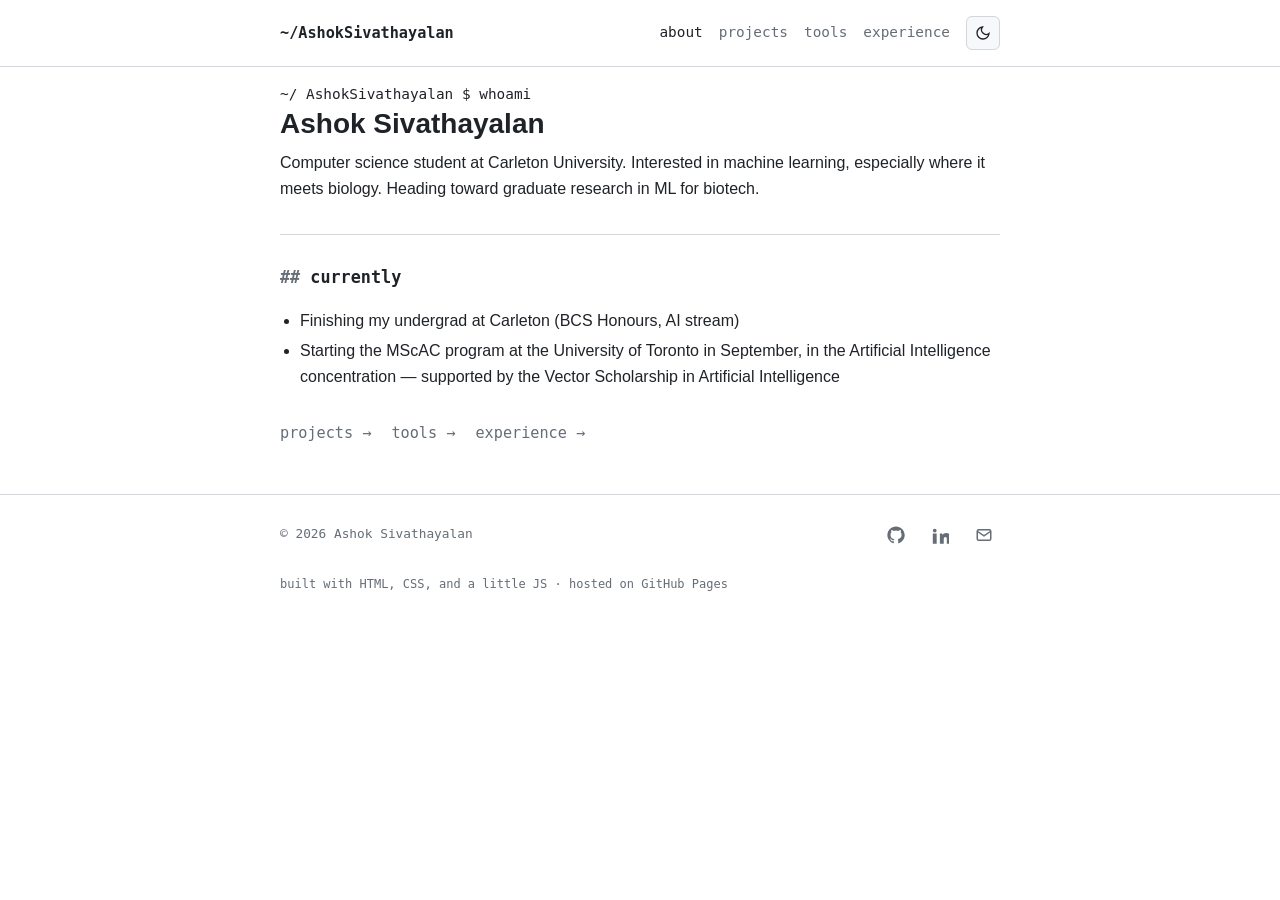
==== index.html @ f2471f53 "Initial version" ====
<!doctype html>
<html lang="en">
<head>
  <meta charset="utf-8" />
  <meta name="viewport" content="width=device-width, initial-scale=1" />
  <title>Ashok Sivathayalan — CS student</title>
  <meta name="description" content="Personal site of Ashok Sivathayalan, a computer science student at Carleton University interested in machine learning for biology." />
  <link rel="icon" type="image/svg+xml" href="assets/img/favicon.svg" />
  <link rel="stylesheet" href="assets/css/style.css" />
  <script>
    // Set theme before paint to avoid flash-of-wrong-theme.
    (function () {
      try {
        var stored = localStorage.getItem("theme");
        var theme = stored || (window.matchMedia("(prefers-color-scheme: dark)").matches ? "dark" : "light");
        document.documentElement.setAttribute("data-theme", theme);
      } catch (_) {
        document.documentElement.setAttribute("data-theme", "light");
      }
    })();
  </script>
</head>
<body>
  <header class="site-header">
    <div class="page">
      <a class="brand" href="index.html">~/AshokSivathayalan</a>
      <nav class="nav-links" aria-label="Primary">
        <a href="index.html" aria-current="page">about</a>
        <a href="projects.html">projects</a>
        <a href="tools.html">tools</a>
        <a href="experience.html">experience</a>
        <!--
          <a href="publications.html">publications →</a>
        -->
        <button type="button" class="theme-toggle" aria-label="Toggle color theme">
          <svg class="icon-moon" viewBox="0 0 24 24" fill="none" stroke="currentColor" stroke-width="2" aria-hidden="true">
            <path d="M21 12.79A9 9 0 1 1 11.21 3 7 7 0 0 0 21 12.79z" />
          </svg>
          <svg class="icon-sun" viewBox="0 0 24 24" fill="none" stroke="currentColor" stroke-width="2" aria-hidden="true">
            <circle cx="12" cy="12" r="4" />
            <path d="M12 2v2M12 20v2M4.93 4.93l1.41 1.41M17.66 17.66l1.41 1.41M2 12h2M20 12h2M4.93 19.07l1.41-1.41M17.66 6.34l1.41-1.41" />
          </svg>
        </button>
      </nav>
    </div>
  </header>

  <main class="page">
    <section class="hero" aria-labelledby="hero-title">
      <p class="hero-prompt">~/ AshokSivathayalan $ whoami</p>
      <h1 id="hero-title">Ashok Sivathayalan</h1>
      <p>Computer science student at Carleton University. Interested in machine learning, especially where it meets biology. Heading toward graduate research in ML for biotech.</p>
    </section>

    <section class="currently" aria-labelledby="currently-label">
      <h2 id="currently-label" class="section-label">currently</h2>
      <ul>
        <li>Finishing my undergrad at Carleton (BCS Honours, AI stream)</li>
        <li>Starting the MScAC program at the University of Toronto in September, in the Artificial Intelligence concentration — supported by the Vector Scholarship in Artificial Intelligence</li>
      </ul>
    </section>

    <nav class="quick-links" aria-label="Section links">
      <a href="projects.html">projects →</a>
      <a href="tools.html">tools →</a>
      <a href="experience.html">experience →</a>
      <!--
        <a href="publications.html">publications →</a>
      -->
    </nav>
  </main>

  <footer class="site-footer">
    <div class="page">
      <span class="footer-meta">© <span data-year>2026</span> Ashok Sivathayalan</span>
      <div class="footer-icons">
        <a href="https://github.com/AshokSivathayalan" aria-label="GitHub" rel="noopener">
          <svg viewBox="0 0 24 24" fill="currentColor" aria-hidden="true"><path d="M12 .5C5.65.5.5 5.65.5 12c0 5.08 3.29 9.39 7.86 10.91.58.11.79-.25.79-.56v-2.02c-3.2.7-3.87-1.36-3.87-1.36-.52-1.32-1.27-1.67-1.27-1.67-1.04-.71.08-.69.08-.69 1.15.08 1.76 1.18 1.76 1.18 1.02 1.75 2.68 1.25 3.34.96.1-.74.4-1.25.73-1.54-2.55-.29-5.23-1.28-5.23-5.69 0-1.26.45-2.29 1.18-3.1-.12-.29-.51-1.46.11-3.04 0 0 .97-.31 3.18 1.18a11 11 0 0 1 5.79 0c2.21-1.49 3.18-1.18 3.18-1.18.62 1.58.23 2.75.11 3.04.73.81 1.18 1.84 1.18 3.1 0 4.43-2.69 5.4-5.25 5.68.41.36.78 1.06.78 2.14v3.17c0 .31.21.68.8.56 4.57-1.52 7.85-5.83 7.85-10.91C23.5 5.65 18.35.5 12 .5z"/></svg>
        </a>
        <a href="https://linkedin.com/in/ashsiva" aria-label="LinkedIn" rel="noopener">
          <svg viewBox="0 0 24 24" fill="currentColor" aria-hidden="true"><path d="M4.98 3.5a2.5 2.5 0 1 1 0 5.001 2.5 2.5 0 0 1 0-5zM2.4 9.99h5.16v13.51H2.4V9.99zm7.74 0h4.95v1.85h.07c.69-1.3 2.37-2.67 4.88-2.67 5.22 0 6.19 3.44 6.19 7.91v6.42h-5.16v-5.7c0-1.36-.03-3.1-1.89-3.1-1.89 0-2.18 1.48-2.18 3v5.8h-5.16V9.99z"/></svg>
        </a>
        <a href="mailto:ashok.sivathayalan@gmail.com" aria-label="Email">
          <svg viewBox="0 0 24 24" fill="none" stroke="currentColor" stroke-width="2" aria-hidden="true"><rect x="3" y="5" width="18" height="14" rx="2"/><path d="m3 7 9 6 9-6"/></svg>
        </a>
      </div>
      <p class="footer-note">built with HTML, CSS, and a little JS · hosted on GitHub Pages</p>
    </div>
  </footer>

  <script src="assets/js/main.js"></script>
</body>
</html>
---- assets/css/style.css ----
/* Personal site stylesheet
   Theming via CSS custom properties on :root and [data-theme="dark"].
   Single-file by design — no preprocessor, no framework. */

:root {
  --bg: #ffffff;
  --bg-subtle: #f6f8fa;
  --border: #d0d7de;
  --text: #1f2328;
  --text-muted: #656d76;
  --accent: #0969da;
  --accent-hover: #0550ae;

  --font-sans: -apple-system, BlinkMacSystemFont, "Segoe UI", Roboto, "Helvetica Neue", Arial, sans-serif;
  --font-mono: ui-monospace, "SF Mono", "JetBrains Mono", Menlo, Consolas, monospace;

  --max-width: 760px;
  --pad-x: 1.25rem;
  --radius: 6px;
}

[data-theme="dark"] {
  --bg: #0d1117;
  --bg-subtle: #161b22;
  --border: #30363d;
  --text: #e6edf3;
  --text-muted: #7d8590;
  --accent: #2f81f7;
  --accent-hover: #58a6ff;
}

*, *::before, *::after {
  box-sizing: border-box;
}

html {
  -webkit-text-size-adjust: 100%;
}

body {
  margin: 0;
  background: var(--bg);
  color: var(--text);
  font-family: var(--font-sans);
  font-size: 16px;
  line-height: 1.6;
  -webkit-font-smoothing: antialiased;
  -moz-osx-font-smoothing: grayscale;
}

a {
  color: var(--accent);
  text-decoration: none;
}
a:hover { color: var(--accent-hover); text-decoration: underline; }
a:focus-visible {
  outline: 2px solid var(--accent);
  outline-offset: 2px;
  border-radius: 2px;
}

/* Layout shell */
.page {
  max-width: var(--max-width);
  margin: 0 auto;
  padding: 0 var(--pad-x);
}

main {
  padding: 2rem 0 3rem;
}

/* Header / nav */
.site-header {
  border-bottom: 1px solid var(--border);
  background: var(--bg);
}
.site-header .page {
  display: flex;
  align-items: center;
  justify-content: space-between;
  gap: 1rem;
  padding-top: 1rem;
  padding-bottom: 1rem;
}
.brand {
  font-family: var(--font-mono);
  font-size: 0.95rem;
  color: var(--text);
  font-weight: 600;
}
.brand:hover { text-decoration: none; color: var(--accent); }

.nav-links {
  display: flex;
  align-items: center;
  gap: 1rem;
  flex-wrap: wrap;
}
.nav-links a {
  font-family: var(--font-mono);
  font-size: 0.9rem;
  color: var(--text-muted);
}
.nav-links a[aria-current="page"] {
  color: var(--text);
}
.nav-links a:hover { color: var(--accent); text-decoration: none; }

.theme-toggle {
  display: inline-flex;
  align-items: center;
  justify-content: center;
  width: 34px;
  height: 34px;
  border: 1px solid var(--border);
  background: var(--bg-subtle);
  color: var(--text);
  border-radius: var(--radius);
  cursor: pointer;
  padding: 0;
}
.theme-toggle:hover { border-color: var(--accent); color: var(--accent); }
.theme-toggle svg { width: 16px; height: 16px; }
.theme-toggle .icon-sun { display: none; }
[data-theme="dark"] .theme-toggle .icon-moon { display: none; }
[data-theme="dark"] .theme-toggle .icon-sun { display: inline; }

/* Section labels — GitHub-markdown vibe */
.section-label {
  font-family: var(--font-mono);
  font-size: 1.05rem;
  color: var(--text);
  margin: 0 0 1.25rem;
  font-weight: 600;
}
.section-label::before {
  content: "## ";
  color: var(--text-muted);
}

h1, h2, h3 {
  line-height: 1.3;
}

/* Hero */
.hero {
  padding: 1rem 0 2rem;
  border-bottom: 1px solid var(--border);
  margin-bottom: 2rem;
}
.hero-prompt {
  font-family: var(--font-mono);
  color: var(--text-muted);
  font-size: 0.9rem;
  margin: 0 0 0.75rem;
}
.hero h1 {
  margin: 0 0 0.5rem;
  font-size: 1.75rem;
}
.hero p {
  margin: 0;
  color: var(--text);
}

/* Currently block */
.currently {
  margin: 0 0 2rem;
}
.currently ul {
  margin: 0;
  padding-left: 1.25rem;
}
.currently li {
  margin: 0.25rem 0;
}

/* Quick links row */
.quick-links {
  display: flex;
  flex-wrap: wrap;
  gap: 1.25rem;
  margin-top: 1rem;
}
.quick-links a {
  font-family: var(--font-mono);
  color: var(--text-muted);
  font-size: 0.95rem;
}
.quick-links a:hover { color: var(--accent); text-decoration: underline; }

/* Project cards */
.project-list {
  display: flex;
  flex-direction: column;
  gap: 1.25rem;
}
.project-card {
  border: 1px solid var(--border);
  border-radius: var(--radius);
  background: var(--bg);
  padding: 1.25rem;
  transition: border-color 120ms ease;
}
.project-card:hover {
  border-color: var(--accent);
}
@media (prefers-reduced-motion: reduce) {
  .project-card { transition: none; }
}
.project-head {
  display: flex;
  justify-content: space-between;
  align-items: baseline;
  gap: 1rem;
  flex-wrap: wrap;
}
.project-head h3 {
  margin: 0;
  font-size: 1.1rem;
}
.project-meta {
  font-family: var(--font-mono);
  font-size: 0.8rem;
  color: var(--text-muted);
}
.project-subtitle {
  margin: 0.25rem 0 0.75rem;
  color: var(--text-muted);
}
.project-desc {
  margin: 0 0 1rem;
}
.tag-row {
  display: flex;
  flex-wrap: wrap;
  gap: 0.4rem;
  margin: 0 0 1rem;
}
.tag {
  display: inline-block;
  font-family: var(--font-mono);
  font-size: 0.75rem;
  padding: 0.15rem 0.5rem;
  border: 1px solid var(--border);
  border-radius: 999px;
  color: var(--text-muted);
  background: var(--bg-subtle);
}
.project-links {
  display: flex;
  flex-wrap: wrap;
  gap: 1rem;
  font-family: var(--font-mono);
  font-size: 0.85rem;
}
.project-links a {
  display: inline-flex;
  align-items: center;
  gap: 0.35rem;
}
.project-links svg { width: 14px; height: 14px; }
.course-tag {
  display: inline-block;
  margin-top: 0.5rem;
  font-family: var(--font-mono);
  font-size: 0.75rem;
  color: var(--text-muted);
}

/* Tools page — lighter than project cards on purpose */
.tool-intro {
  margin: 0 0 1.5rem;
  padding: 0.75rem 1rem;
  border-left: 2px solid var(--border);
  color: var(--text-muted);
  font-size: 0.95rem;
  background: var(--bg-subtle);
  border-radius: 0 var(--radius) var(--radius) 0;
}
.tool-list {
  display: flex;
  flex-direction: column;
  gap: 1rem;
}
.tool-card {
  border: 1px solid var(--border);
  border-radius: var(--radius);
  background: var(--bg);
  padding: 1rem 1.25rem;
  transition: border-color 120ms ease;
}
.tool-card:hover { border-color: var(--accent); }
@media (prefers-reduced-motion: reduce) {
  .tool-card { transition: none; }
}
.tool-head {
  display: flex;
  justify-content: space-between;
  align-items: baseline;
  gap: 1rem;
  flex-wrap: wrap;
  margin-bottom: 0.4rem;
}
.tool-head h3 {
  margin: 0;
  font-size: 1.05rem;
}
.tool-live {
  font-family: var(--font-mono);
  font-size: 0.8rem;
  color: var(--accent);
  white-space: nowrap;
}
.tool-desc {
  margin: 0 0 0.75rem;
}
.tool-links {
  display: flex;
  flex-wrap: wrap;
  gap: 1rem;
  font-family: var(--font-mono);
  font-size: 0.85rem;
}

/* Experience page */
.cv-section {
  margin-bottom: 2rem;
}
.cv-section h3 {
  font-family: var(--font-mono);
  font-size: 0.95rem;
  color: var(--text-muted);
  font-weight: 600;
  text-transform: lowercase;
  margin: 0 0 0.75rem;
}
.cv-section h3::before {
  content: "# ";
}
.cv-entry {
  margin-bottom: 1rem;
}
.cv-entry h4 {
  margin: 0;
  font-size: 1rem;
}
.cv-entry .cv-meta {
  font-family: var(--font-mono);
  font-size: 0.8rem;
  color: var(--text-muted);
  margin: 0.1rem 0 0.5rem;
}
.cv-entry ul {
  margin: 0;
  padding-left: 1.25rem;
}
.cv-entry-head {
  display: flex;
  justify-content: space-between;
  align-items: baseline;
  gap: 1rem;
  flex-wrap: wrap;
}
.cv-entry-head .cv-meta {
  margin: 0;
}
.cv-location {
  font-family: var(--font-mono);
  font-size: 0.8rem;
  color: var(--text-muted);
  font-style: italic;
  margin: 0.15rem 0 0.5rem;
}

.skills-group {
  margin-bottom: 0.75rem;
}
.skills-group .skills-label {
  font-family: var(--font-mono);
  font-size: 0.85rem;
  color: var(--text-muted);
  margin-right: 0.5rem;
}
.skills-group .tag {
  margin: 0.15rem 0.25rem 0.15rem 0;
}

.cv-placeholder {
  border: 1px dashed var(--border);
  border-radius: var(--radius);
  padding: 1rem;
  color: var(--text-muted);
  font-family: var(--font-mono);
  font-size: 0.85rem;
  background: var(--bg-subtle);
}

.cv-download {
  margin-top: 1.5rem;
}
.cv-download a {
  font-family: var(--font-mono);
  font-size: 0.9rem;
}

/* Publications */
.pub-list {
  list-style: none;
  margin: 0;
  padding: 0;
}
.pub-list li {
  display: flex;
  justify-content: space-between;
  gap: 1rem;
  align-items: baseline;
  padding: 0.85rem 0;
  border-bottom: 1px solid var(--border);
  flex-wrap: wrap;
}
.pub-list li:last-child { border-bottom: none; }
.pub-body {
  flex: 1 1 auto;
  min-width: 0;
}
.pub-body strong { font-weight: 600; }
.pub-date {
  font-family: var(--font-mono);
  font-size: 0.8rem;
  color: var(--text-muted);
  white-space: nowrap;
}

/* 404 */
.notfound {
  text-align: center;
  padding: 4rem 0;
}
.notfound .code {
  font-family: var(--font-mono);
  font-size: 4rem;
  color: var(--accent);
  margin: 0;
  line-height: 1;
}
.notfound p { margin: 1rem 0; }

/* Footer */
.site-footer {
  border-top: 1px solid var(--border);
  background: var(--bg);
  padding: 1.5rem 0 2rem;
  margin-top: 3rem;
}
.site-footer .page {
  display: flex;
  align-items: center;
  justify-content: space-between;
  gap: 1rem;
  flex-wrap: wrap;
}
.footer-meta {
  font-family: var(--font-mono);
  font-size: 0.8rem;
  color: var(--text-muted);
}
.footer-icons {
  display: flex;
  gap: 0.75rem;
}
.footer-icons a {
  display: inline-flex;
  align-items: center;
  justify-content: center;
  width: 32px;
  height: 32px;
  color: var(--text-muted);
  border-radius: var(--radius);
}
.footer-icons a:hover {
  color: var(--accent);
  background: var(--bg-subtle);
  text-decoration: none;
}
.footer-icons svg { width: 18px; height: 18px; }
.footer-note {
  flex: 1 0 100%;
  font-family: var(--font-mono);
  font-size: 0.75rem;
  color: var(--text-muted);
  margin-top: 0.5rem;
}

/* Small screens */
@media (max-width: 480px) {
  .site-header .page {
    flex-wrap: wrap;
  }
  .nav-links { gap: 0.75rem; }
  .hero h1 { font-size: 1.5rem; }
}
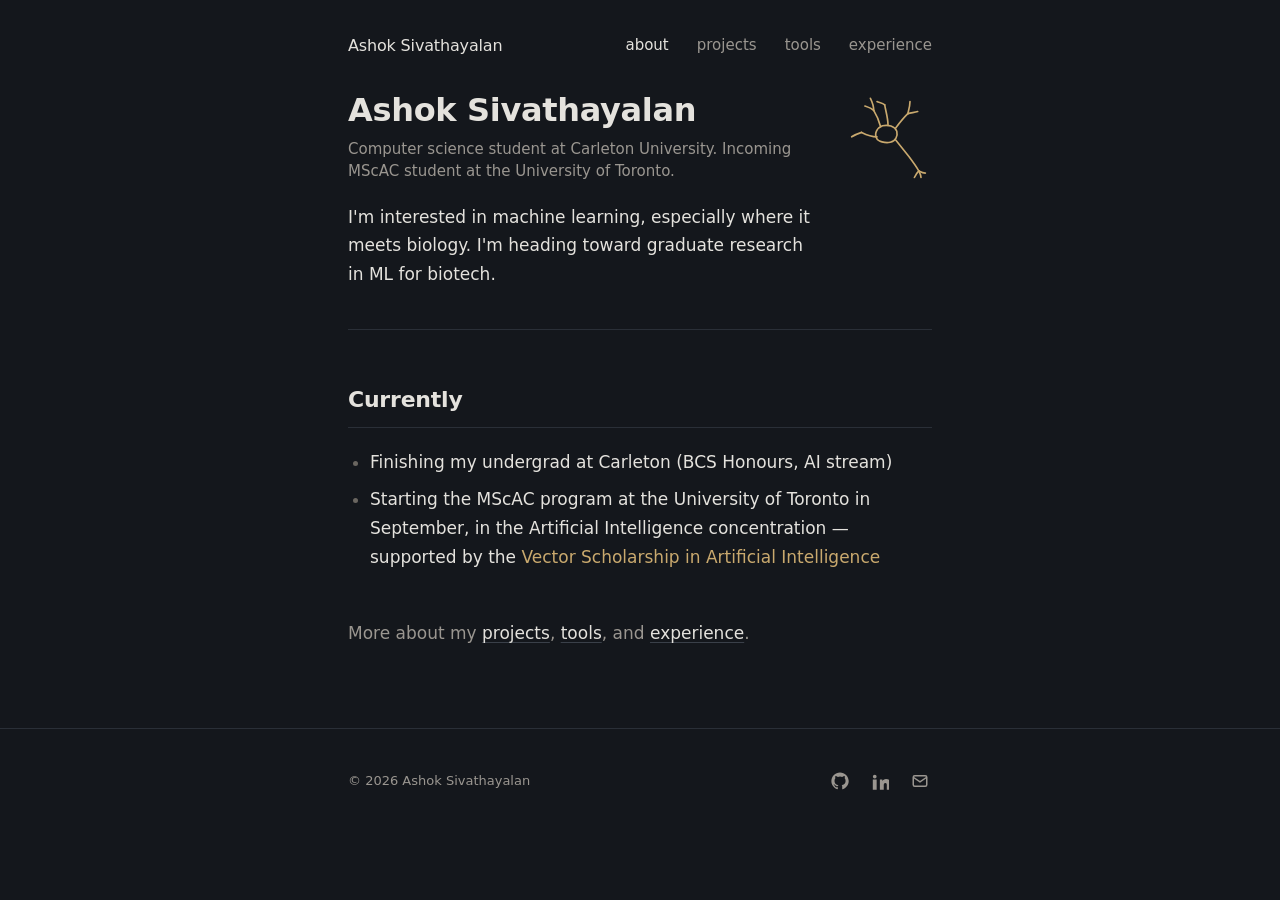
==== commit 5ab5d15f: "Style updates" ====
--- a/index.html
+++ b/index.html
@@ -1,73 +1,68 @@
 <!doctype html>
-<html lang="en">
+<html lang="en" data-theme="dark">
 <head>
   <meta charset="utf-8" />
   <meta name="viewport" content="width=device-width, initial-scale=1" />
-  <title>Ashok Sivathayalan — CS student</title>
-  <meta name="description" content="Personal site of Ashok Sivathayalan, a computer science student at Carleton University interested in machine learning for biology." />
+  <title>Ashok Sivathayalan</title>
+  <meta name="description" content="Personal site of Ashok Sivathayalan — computer science student at Carleton, incoming MScAC at the University of Toronto, interested in ML for biology." />
   <link rel="icon" type="image/svg+xml" href="assets/img/favicon.svg" />
+  <link rel="preload" href="assets/fonts/Inter-Variable.woff2" as="font" type="font/woff2" crossorigin>
+  <link rel="preload" href="assets/fonts/JetBrainsMono-Regular.woff2" as="font" type="font/woff2" crossorigin>
   <link rel="stylesheet" href="assets/css/style.css" />
-  <script>
-    // Set theme before paint to avoid flash-of-wrong-theme.
-    (function () {
-      try {
-        var stored = localStorage.getItem("theme");
-        var theme = stored || (window.matchMedia("(prefers-color-scheme: dark)").matches ? "dark" : "light");
-        document.documentElement.setAttribute("data-theme", theme);
-      } catch (_) {
-        document.documentElement.setAttribute("data-theme", "light");
-      }
-    })();
-  </script>
 </head>
 <body>
   <header class="site-header">
     <div class="page">
-      <a class="brand" href="index.html">~/AshokSivathayalan</a>
+      <a class="brand" href="index.html">Ashok Sivathayalan</a>
       <nav class="nav-links" aria-label="Primary">
         <a href="index.html" aria-current="page">about</a>
         <a href="projects.html">projects</a>
         <a href="tools.html">tools</a>
         <a href="experience.html">experience</a>
-        <!--
-          <a href="publications.html">publications →</a>
-        -->
-        <button type="button" class="theme-toggle" aria-label="Toggle color theme">
-          <svg class="icon-moon" viewBox="0 0 24 24" fill="none" stroke="currentColor" stroke-width="2" aria-hidden="true">
-            <path d="M21 12.79A9 9 0 1 1 11.21 3 7 7 0 0 0 21 12.79z" />
-          </svg>
-          <svg class="icon-sun" viewBox="0 0 24 24" fill="none" stroke="currentColor" stroke-width="2" aria-hidden="true">
-            <circle cx="12" cy="12" r="4" />
-            <path d="M12 2v2M12 20v2M4.93 4.93l1.41 1.41M17.66 17.66l1.41 1.41M2 12h2M20 12h2M4.93 19.07l1.41-1.41M17.66 6.34l1.41-1.41" />
-          </svg>
-        </button>
+        <!-- <a href="publications.html">publications</a> -->
       </nav>
     </div>
   </header>
 
   <main class="page">
     <section class="hero" aria-labelledby="hero-title">
-      <p class="hero-prompt">~/ AshokSivathayalan $ whoami</p>
-      <h1 id="hero-title">Ashok Sivathayalan</h1>
-      <p>Computer science student at Carleton University. Interested in machine learning, especially where it meets biology. Heading toward graduate research in ML for biotech.</p>
+      <div class="hero-body">
+        <h1 id="hero-title">Ashok Sivathayalan</h1>
+        <p class="hero-role">Computer science student at Carleton University. Incoming MScAC student at the University of Toronto.</p>
+        <p class="hero-intro">I'm interested in machine learning, especially where it meets biology. I'm heading toward graduate research in ML for biotech.</p>
+      </div>
+      <div class="hero-motif" aria-hidden="true">
+        <svg viewBox="0 0 80 80" fill="none" stroke="currentColor" stroke-width="1.5" stroke-linecap="round" stroke-linejoin="round">
+          <path d="M30 40 C27 35 30 30 35 28 C40 27 46 28 48 33 C49 37 47 42 42 43 C37 44 31 42 30 40 Z"/>
+          <path d="M33 28 C32 24 30 19 27 14"/>
+          <path d="M27 14 C25 12 22 11 19 10"/>
+          <path d="M27 14 C27 10 26 7 24 3"/>
+          <path d="M40 27 C40 21 38 15 37 9"/>
+          <path d="M37 9 C35 7 32 7 30 6"/>
+          <path d="M47 30 C50 26 54 21 58 17"/>
+          <path d="M58 17 C61 16 64 16 67 15"/>
+          <path d="M58 17 C59 13 60 10 60 6"/>
+          <path d="M30 38 C25 38 20 36 16 34"/>
+          <path d="M16 34 C13 35 10 36 7 38"/>
+          <path d="M47 41 C51 46 55 51 59 56 C62 60 65 64 68 69"/>
+          <path d="M68 69 C69 71 70 73 70 75"/>
+          <path d="M68 69 C70 70 72 71 74 71"/>
+          <path d="M68 69 C66 71 65 73 64 75"/>
+        </svg>
+      </div>
     </section>
 
     <section class="currently" aria-labelledby="currently-label">
-      <h2 id="currently-label" class="section-label">currently</h2>
+      <h2 id="currently-label">Currently</h2>
       <ul>
         <li>Finishing my undergrad at Carleton (BCS Honours, AI stream)</li>
-        <li>Starting the MScAC program at the University of Toronto in September, in the Artificial Intelligence concentration — supported by the Vector Scholarship in Artificial Intelligence</li>
+        <li>Starting the MScAC program at the University of Toronto in September, in the Artificial Intelligence concentration — supported by the <span class="award">Vector Scholarship in Artificial Intelligence</span></li>
       </ul>
     </section>
 
-    <nav class="quick-links" aria-label="Section links">
-      <a href="projects.html">projects →</a>
-      <a href="tools.html">tools →</a>
-      <a href="experience.html">experience →</a>
-      <!--
-        <a href="publications.html">publications →</a>
-      -->
-    </nav>
+    <p class="section-prose">
+      More about my <a href="projects.html">projects</a>, <a href="tools.html">tools</a>, and <a href="experience.html">experience</a>.
+    </p>
   </main>
 
   <footer class="site-footer">
@@ -84,7 +79,6 @@
           <svg viewBox="0 0 24 24" fill="none" stroke="currentColor" stroke-width="2" aria-hidden="true"><rect x="3" y="5" width="18" height="14" rx="2"/><path d="m3 7 9 6 9-6"/></svg>
         </a>
       </div>
-      <p class="footer-note">built with HTML, CSS, and a little JS · hosted on GitHub Pages</p>
     </div>
   </footer>
 
--- a/assets/css/style.css
+++ b/assets/css/style.css
@@ -1,32 +1,44 @@
-/* Personal site stylesheet
-   Theming via CSS custom properties on :root and [data-theme="dark"].
-   Single-file by design — no preprocessor, no framework. */
+/* Personal site stylesheet — academic-modern dark theme.
+   Single-file by design. No preprocessor, no framework. */
+
+@font-face {
+  font-family: "Inter";
+  src: url("../fonts/Inter-Variable.woff2") format("woff2-variations"),
+       url("../fonts/Inter-Variable.woff2") format("woff2");
+  font-weight: 100 900;
+  font-style: normal;
+  font-display: swap;
+}
+
+@font-face {
+  font-family: "JetBrains Mono";
+  src: url("../fonts/JetBrainsMono-Regular.woff2") format("woff2");
+  font-weight: 400;
+  font-style: normal;
+  font-display: swap;
+}
 
 :root {
-  --bg: #ffffff;
-  --bg-subtle: #f6f8fa;
-  --border: #d0d7de;
-  --text: #1f2328;
-  --text-muted: #656d76;
-  --accent: #0969da;
-  --accent-hover: #0550ae;
-
-  --font-sans: -apple-system, BlinkMacSystemFont, "Segoe UI", Roboto, "Helvetica Neue", Arial, sans-serif;
-  --font-mono: ui-monospace, "SF Mono", "JetBrains Mono", Menlo, Consolas, monospace;
-
-  --max-width: 760px;
-  --pad-x: 1.25rem;
-  --radius: 6px;
-}
-
-[data-theme="dark"] {
-  --bg: #0d1117;
-  --bg-subtle: #161b22;
-  --border: #30363d;
-  --text: #e6edf3;
-  --text-muted: #7d8590;
-  --accent: #2f81f7;
-  --accent-hover: #58a6ff;
+  --bg: #14171c;
+  --bg-subtle: #1c2026;
+  --bg-elevated: #232830;
+  --border: #2a2f37;
+  --border-strong: #3a4049;
+  --text: #e4e2dd;
+  --text-muted: #9a9690;
+  --text-faint: #6a6660;
+  --accent: #c9a96e;
+  --accent-soft: #8a7850;
+
+  --font-sans: "Inter", system-ui, -apple-system, BlinkMacSystemFont, "Segoe UI", Roboto, "Helvetica Neue", Arial, sans-serif;
+  --font-mono: "JetBrains Mono", ui-monospace, "SF Mono", Menlo, Consolas, monospace;
+
+  --max-width: 680px;
+  --pad-x: 24px;
+  --pad-x-md: 48px;
+  --radius: 4px;
+
+  color-scheme: dark;
 }
 
 *, *::before, *::after {
@@ -35,6 +47,7 @@
 
 html {
   -webkit-text-size-adjust: 100%;
+  background: var(--bg);
 }
 
 body {
@@ -42,21 +55,71 @@
   background: var(--bg);
   color: var(--text);
   font-family: var(--font-sans);
-  font-size: 16px;
-  line-height: 1.6;
+  font-size: 17px;
+  line-height: 1.7;
   -webkit-font-smoothing: antialiased;
   -moz-osx-font-smoothing: grayscale;
+  font-feature-settings: "kern", "liga", "calt";
 }
 
 a {
+  color: var(--text);
+  text-decoration: underline;
+  text-decoration-color: var(--border-strong);
+  text-underline-offset: 3px;
+  transition: color 120ms ease, text-decoration-color 120ms ease;
+}
+a:hover {
   color: var(--accent);
-  text-decoration: none;
-}
-a:hover { color: var(--accent-hover); text-decoration: underline; }
+  text-decoration-color: var(--accent);
+}
 a:focus-visible {
   outline: 2px solid var(--accent);
-  outline-offset: 2px;
+  outline-offset: 3px;
   border-radius: 2px;
+}
+
+@media (prefers-reduced-motion: reduce) {
+  a { transition: none; }
+}
+
+p { margin: 0 0 1rem; }
+p:last-child { margin-bottom: 0; }
+
+ul, ol { margin: 0 0 1rem; }
+
+h1, h2, h3, h4 {
+  letter-spacing: -0.01em;
+}
+
+h1 {
+  font-size: 32px;
+  font-weight: 700;
+  line-height: 1.2;
+  margin: 0 0 28px;
+}
+
+h2 {
+  font-size: 22px;
+  font-weight: 600;
+  line-height: 1.3;
+  margin: 56px 0 20px;
+  padding-bottom: 12px;
+  border-bottom: 1px solid var(--border);
+}
+
+h3 {
+  font-size: 18px;
+  font-weight: 600;
+  line-height: 1.3;
+  margin: 0 0 6px;
+}
+
+h4 {
+  font-size: 17px;
+  font-weight: 600;
+  line-height: 1.3;
+  margin: 0;
 }
 
 /* Layout shell */
@@ -66,438 +129,366 @@
   padding: 0 var(--pad-x);
 }
 
+@media (min-width: 640px) {
+  .page { padding: 0 var(--pad-x-md); }
+}
+
 main {
-  padding: 2rem 0 3rem;
+  padding: 32px 0 64px;
 }
 
 /* Header / nav */
 .site-header {
-  border-bottom: 1px solid var(--border);
-  background: var(--bg);
+  padding: 32px 0 8px;
 }
 .site-header .page {
   display: flex;
   align-items: center;
   justify-content: space-between;
-  gap: 1rem;
-  padding-top: 1rem;
-  padding-bottom: 1rem;
+  gap: 24px;
+  flex-wrap: wrap;
 }
 .brand {
-  font-family: var(--font-mono);
-  font-size: 0.95rem;
-  color: var(--text);
-  font-weight: 600;
-}
-.brand:hover { text-decoration: none; color: var(--accent); }
+  font-family: var(--font-sans);
+  font-size: 16px;
+  font-weight: 500;
+  color: var(--text);
+  text-decoration: none;
+  letter-spacing: -0.01em;
+}
+.brand:hover { color: var(--accent); }
 
 .nav-links {
   display: flex;
   align-items: center;
-  gap: 1rem;
+  gap: 28px;
   flex-wrap: wrap;
 }
 .nav-links a {
-  font-family: var(--font-mono);
-  font-size: 0.9rem;
-  color: var(--text-muted);
+  font-family: var(--font-sans);
+  font-size: 15px;
+  font-weight: 400;
+  color: var(--text-muted);
+  text-decoration: none;
+}
+.nav-links a:hover {
+  color: var(--accent);
+  text-decoration: underline;
+  text-decoration-color: var(--accent);
+  text-underline-offset: 4px;
 }
 .nav-links a[aria-current="page"] {
   color: var(--text);
 }
-.nav-links a:hover { color: var(--accent); text-decoration: none; }
-
-.theme-toggle {
+
+/* Hero (home) */
+.hero {
+  display: flex;
+  justify-content: space-between;
+  align-items: flex-start;
+  gap: 32px;
+  padding: 24px 0 40px;
+  border-bottom: 1px solid var(--border);
+}
+.hero-body {
+  flex: 1 1 auto;
+  min-width: 0;
+}
+.hero h1 {
+  margin: 0 0 8px;
+}
+.hero-role {
+  color: var(--text-muted);
+  font-size: 15px;
+  line-height: 1.5;
+  margin: 0 0 20px;
+}
+.hero-intro {
+  margin: 0;
+  color: var(--text);
+}
+.hero-motif {
+  flex: 0 0 auto;
+  width: 88px;
+  height: 88px;
+  color: var(--accent);
+  margin-top: 4px;
+}
+.hero-motif svg {
+  width: 100%;
+  height: 100%;
+  display: block;
+}
+
+@media (max-width: 560px) {
+  .hero {
+    flex-direction: column-reverse;
+    align-items: flex-start;
+    gap: 20px;
+  }
+  .hero-motif {
+    width: 64px;
+    height: 64px;
+    align-self: center;
+  }
+}
+
+/* Currently block on home */
+.currently ul {
+  margin: 0;
+  padding-left: 22px;
+}
+.currently li {
+  margin: 8px 0;
+}
+.currently li::marker {
+  color: var(--text-faint);
+}
+
+/* Inline prose linking to other sections (home bottom) */
+.section-prose {
+  margin-top: 48px;
+  color: var(--text-muted);
+}
+.section-prose a { color: var(--text); }
+
+/* Generic content entry — used by projects, tools */
+.entry {
+  padding: 32px 0;
+  border-bottom: 1px solid var(--border);
+}
+.entry:first-of-type { padding-top: 8px; }
+.entry:last-of-type { border-bottom: none; }
+
+.entry-head {
+  display: flex;
+  justify-content: space-between;
+  align-items: baseline;
+  gap: 16px;
+  flex-wrap: wrap;
+  margin-bottom: 6px;
+}
+.entry-meta {
+  font-family: var(--font-mono);
+  font-size: 13px;
+  color: var(--text-muted);
+}
+.entry-subtitle {
+  margin: 0 0 14px;
+  color: var(--text-muted);
+  font-style: italic;
+}
+.entry-desc {
+  margin: 0 0 16px;
+}
+.entry-tags {
+  font-family: var(--font-mono);
+  font-size: 13px;
+  color: var(--text-faint);
+  margin: 0 0 14px;
+  line-height: 1.6;
+}
+.entry-links {
+  display: flex;
+  flex-wrap: wrap;
+  gap: 20px;
+  font-size: 14px;
+}
+.entry-links a {
   display: inline-flex;
   align-items: center;
-  justify-content: center;
-  width: 34px;
-  height: 34px;
-  border: 1px solid var(--border);
-  background: var(--bg-subtle);
-  color: var(--text);
-  border-radius: var(--radius);
-  cursor: pointer;
-  padding: 0;
-}
-.theme-toggle:hover { border-color: var(--accent); color: var(--accent); }
-.theme-toggle svg { width: 16px; height: 16px; }
-.theme-toggle .icon-sun { display: none; }
-[data-theme="dark"] .theme-toggle .icon-moon { display: none; }
-[data-theme="dark"] .theme-toggle .icon-sun { display: inline; }
-
-/* Section labels — GitHub-markdown vibe */
-.section-label {
-  font-family: var(--font-mono);
-  font-size: 1.05rem;
-  color: var(--text);
-  margin: 0 0 1.25rem;
-  font-weight: 600;
-}
-.section-label::before {
-  content: "## ";
-  color: var(--text-muted);
-}
-
-h1, h2, h3 {
-  line-height: 1.3;
-}
-
-/* Hero */
-.hero {
-  padding: 1rem 0 2rem;
+  gap: 6px;
+  color: var(--text);
+  text-decoration-color: var(--border-strong);
+}
+.entry-links svg {
+  width: 14px;
+  height: 14px;
+}
+.entry-course {
+  display: inline-block;
+  margin-top: 6px;
+  font-family: var(--font-mono);
+  font-size: 12px;
+  color: var(--text-faint);
+}
+
+/* Tool intro line */
+.tool-intro {
+  color: var(--text-muted);
+  font-style: italic;
+  margin: 0 0 8px;
+}
+
+/* Experience / CV page */
+.cv-entry {
+  padding: 22px 0;
   border-bottom: 1px solid var(--border);
-  margin-bottom: 2rem;
-}
-.hero-prompt {
-  font-family: var(--font-mono);
-  color: var(--text-muted);
-  font-size: 0.9rem;
-  margin: 0 0 0.75rem;
-}
-.hero h1 {
-  margin: 0 0 0.5rem;
-  font-size: 1.75rem;
-}
-.hero p {
-  margin: 0;
-  color: var(--text);
-}
-
-/* Currently block */
-.currently {
-  margin: 0 0 2rem;
-}
-.currently ul {
-  margin: 0;
-  padding-left: 1.25rem;
-}
-.currently li {
-  margin: 0.25rem 0;
-}
-
-/* Quick links row */
-.quick-links {
-  display: flex;
-  flex-wrap: wrap;
-  gap: 1.25rem;
-  margin-top: 1rem;
-}
-.quick-links a {
-  font-family: var(--font-mono);
-  color: var(--text-muted);
-  font-size: 0.95rem;
-}
-.quick-links a:hover { color: var(--accent); text-decoration: underline; }
-
-/* Project cards */
-.project-list {
-  display: flex;
-  flex-direction: column;
-  gap: 1.25rem;
-}
-.project-card {
-  border: 1px solid var(--border);
-  border-radius: var(--radius);
-  background: var(--bg);
-  padding: 1.25rem;
-  transition: border-color 120ms ease;
-}
-.project-card:hover {
-  border-color: var(--accent);
-}
-@media (prefers-reduced-motion: reduce) {
-  .project-card { transition: none; }
-}
-.project-head {
-  display: flex;
-  justify-content: space-between;
+}
+.cv-entry:first-of-type { padding-top: 4px; }
+.cv-entry:last-child { border-bottom: none; }
+.cv-meta {
+  font-family: var(--font-mono);
+  font-size: 13px;
+  color: var(--text-muted);
+  margin: 4px 0 0;
+}
+.cv-location {
+  color: var(--text-muted);
+  font-style: italic;
+  font-size: 14px;
+  margin: 2px 0 10px;
+}
+.cv-entry ul {
+  margin: 10px 0 0;
+  padding-left: 22px;
+}
+.cv-entry li {
+  margin: 4px 0;
+}
+.cv-entry li::marker {
+  color: var(--text-faint);
+}
+
+.award {
+  color: var(--accent);
+  font-weight: 500;
+}
+
+/* Skills (inline mono, comma-separated, no chips) */
+.skills-group {
+  display: flex;
+  gap: 12px;
   align-items: baseline;
-  gap: 1rem;
-  flex-wrap: wrap;
-}
-.project-head h3 {
-  margin: 0;
-  font-size: 1.1rem;
-}
-.project-meta {
-  font-family: var(--font-mono);
-  font-size: 0.8rem;
-  color: var(--text-muted);
-}
-.project-subtitle {
-  margin: 0.25rem 0 0.75rem;
-  color: var(--text-muted);
-}
-.project-desc {
-  margin: 0 0 1rem;
-}
-.tag-row {
-  display: flex;
-  flex-wrap: wrap;
-  gap: 0.4rem;
-  margin: 0 0 1rem;
-}
-.tag {
-  display: inline-block;
-  font-family: var(--font-mono);
-  font-size: 0.75rem;
-  padding: 0.15rem 0.5rem;
-  border: 1px solid var(--border);
-  border-radius: 999px;
-  color: var(--text-muted);
-  background: var(--bg-subtle);
-}
-.project-links {
-  display: flex;
-  flex-wrap: wrap;
-  gap: 1rem;
-  font-family: var(--font-mono);
-  font-size: 0.85rem;
-}
-.project-links a {
-  display: inline-flex;
-  align-items: center;
-  gap: 0.35rem;
-}
-.project-links svg { width: 14px; height: 14px; }
-.course-tag {
-  display: inline-block;
-  margin-top: 0.5rem;
-  font-family: var(--font-mono);
-  font-size: 0.75rem;
-  color: var(--text-muted);
-}
-
-/* Tools page — lighter than project cards on purpose */
-.tool-intro {
-  margin: 0 0 1.5rem;
-  padding: 0.75rem 1rem;
-  border-left: 2px solid var(--border);
-  color: var(--text-muted);
-  font-size: 0.95rem;
-  background: var(--bg-subtle);
-  border-radius: 0 var(--radius) var(--radius) 0;
-}
-.tool-list {
-  display: flex;
-  flex-direction: column;
-  gap: 1rem;
-}
-.tool-card {
-  border: 1px solid var(--border);
-  border-radius: var(--radius);
-  background: var(--bg);
-  padding: 1rem 1.25rem;
-  transition: border-color 120ms ease;
-}
-.tool-card:hover { border-color: var(--accent); }
-@media (prefers-reduced-motion: reduce) {
-  .tool-card { transition: none; }
-}
-.tool-head {
-  display: flex;
-  justify-content: space-between;
-  align-items: baseline;
-  gap: 1rem;
-  flex-wrap: wrap;
-  margin-bottom: 0.4rem;
-}
-.tool-head h3 {
-  margin: 0;
-  font-size: 1.05rem;
-}
-.tool-live {
-  font-family: var(--font-mono);
-  font-size: 0.8rem;
-  color: var(--accent);
-  white-space: nowrap;
-}
-.tool-desc {
-  margin: 0 0 0.75rem;
-}
-.tool-links {
-  display: flex;
-  flex-wrap: wrap;
-  gap: 1rem;
-  font-family: var(--font-mono);
-  font-size: 0.85rem;
-}
-
-/* Experience page */
-.cv-section {
-  margin-bottom: 2rem;
-}
-.cv-section h3 {
-  font-family: var(--font-mono);
-  font-size: 0.95rem;
-  color: var(--text-muted);
-  font-weight: 600;
-  text-transform: lowercase;
-  margin: 0 0 0.75rem;
-}
-.cv-section h3::before {
-  content: "# ";
-}
-.cv-entry {
-  margin-bottom: 1rem;
-}
-.cv-entry h4 {
-  margin: 0;
-  font-size: 1rem;
-}
-.cv-entry .cv-meta {
-  font-family: var(--font-mono);
-  font-size: 0.8rem;
-  color: var(--text-muted);
-  margin: 0.1rem 0 0.5rem;
-}
-.cv-entry ul {
-  margin: 0;
-  padding-left: 1.25rem;
-}
-.cv-entry-head {
-  display: flex;
-  justify-content: space-between;
-  align-items: baseline;
-  gap: 1rem;
-  flex-wrap: wrap;
-}
-.cv-entry-head .cv-meta {
-  margin: 0;
-}
-.cv-location {
-  font-family: var(--font-mono);
-  font-size: 0.8rem;
-  color: var(--text-muted);
-  font-style: italic;
-  margin: 0.15rem 0 0.5rem;
-}
-
-.skills-group {
-  margin-bottom: 0.75rem;
-}
-.skills-group .skills-label {
-  font-family: var(--font-mono);
-  font-size: 0.85rem;
-  color: var(--text-muted);
-  margin-right: 0.5rem;
-}
-.skills-group .tag {
-  margin: 0.15rem 0.25rem 0.15rem 0;
-}
-
-.cv-placeholder {
-  border: 1px dashed var(--border);
-  border-radius: var(--radius);
-  padding: 1rem;
-  color: var(--text-muted);
-  font-family: var(--font-mono);
-  font-size: 0.85rem;
-  background: var(--bg-subtle);
+  margin: 14px 0;
+  flex-wrap: wrap;
+}
+.skills-label {
+  color: var(--text-muted);
+  font-size: 14px;
+  flex: 0 0 auto;
+  min-width: 8em;
+}
+.skills-list {
+  font-family: var(--font-mono);
+  font-size: 14px;
+  color: var(--text);
+  flex: 1 1 280px;
+  line-height: 1.6;
+}
+
+@media (max-width: 560px) {
+  .skills-group { flex-direction: column; gap: 2px; }
+  .skills-label { min-width: 0; }
+}
+
+.coursework {
+  font-family: var(--font-mono);
+  font-size: 14px;
+  color: var(--text);
+  line-height: 1.7;
+  margin: 0;
 }
 
 .cv-download {
-  margin-top: 1.5rem;
+  margin-top: 32px;
 }
 .cv-download a {
-  font-family: var(--font-mono);
-  font-size: 0.9rem;
+  font-size: 14px;
 }
 
 /* Publications */
 .pub-list {
-  list-style: none;
-  margin: 0;
+  list-style: decimal;
+  margin: 0;
+  padding-left: 28px;
+}
+.pub-list > li {
+  margin: 0 0 22px;
   padding: 0;
 }
-.pub-list li {
-  display: flex;
-  justify-content: space-between;
-  gap: 1rem;
-  align-items: baseline;
-  padding: 0.85rem 0;
-  border-bottom: 1px solid var(--border);
-  flex-wrap: wrap;
-}
-.pub-list li:last-child { border-bottom: none; }
-.pub-body {
-  flex: 1 1 auto;
-  min-width: 0;
-}
-.pub-body strong { font-weight: 600; }
-.pub-date {
-  font-family: var(--font-mono);
-  font-size: 0.8rem;
-  color: var(--text-muted);
-  white-space: nowrap;
-}
+.pub-list > li::marker {
+  color: var(--text-faint);
+  font-family: var(--font-mono);
+  font-size: 14px;
+}
+.pub-title {
+  font-weight: 500;
+  display: block;
+}
+.pub-venue {
+  display: block;
+  font-family: var(--font-mono);
+  font-size: 13px;
+  color: var(--text-muted);
+  margin-top: 2px;
+}
+.pub-venue a {
+  color: var(--text-muted);
+}
+.pub-venue a:hover { color: var(--accent); }
 
 /* 404 */
 .notfound {
   text-align: center;
-  padding: 4rem 0;
-}
-.notfound .code {
-  font-family: var(--font-mono);
-  font-size: 4rem;
-  color: var(--accent);
-  margin: 0;
+  padding: 96px 0;
+}
+.notfound h1 {
+  font-size: 96px;
+  font-weight: 700;
   line-height: 1;
-}
-.notfound p { margin: 1rem 0; }
+  margin: 0 0 20px;
+  letter-spacing: -0.02em;
+}
+.notfound p {
+  color: var(--text-muted);
+  margin: 0;
+}
 
 /* Footer */
 .site-footer {
   border-top: 1px solid var(--border);
-  background: var(--bg);
-  padding: 1.5rem 0 2rem;
-  margin-top: 3rem;
+  margin-top: 80px;
+  padding: 40px 0 56px;
 }
 .site-footer .page {
   display: flex;
   align-items: center;
   justify-content: space-between;
-  gap: 1rem;
+  gap: 16px;
   flex-wrap: wrap;
 }
 .footer-meta {
-  font-family: var(--font-mono);
-  font-size: 0.8rem;
+  font-size: 13px;
   color: var(--text-muted);
 }
 .footer-icons {
   display: flex;
-  gap: 0.75rem;
+  gap: 16px;
 }
 .footer-icons a {
   display: inline-flex;
   align-items: center;
   justify-content: center;
-  width: 32px;
-  height: 32px;
-  color: var(--text-muted);
-  border-radius: var(--radius);
-}
-.footer-icons a:hover {
-  color: var(--accent);
-  background: var(--bg-subtle);
+  width: 24px;
+  height: 24px;
+  color: var(--text-muted);
   text-decoration: none;
 }
-.footer-icons svg { width: 18px; height: 18px; }
-.footer-note {
-  flex: 1 0 100%;
-  font-family: var(--font-mono);
-  font-size: 0.75rem;
-  color: var(--text-muted);
-  margin-top: 0.5rem;
+.footer-icons a:hover { color: var(--text); }
+.footer-icons svg {
+  width: 18px;
+  height: 18px;
 }
 
 /* Small screens */
-@media (max-width: 480px) {
-  .site-header .page {
-    flex-wrap: wrap;
-  }
-  .nav-links { gap: 0.75rem; }
-  .hero h1 { font-size: 1.5rem; }
-}
+@media (max-width: 560px) {
+  body { font-size: 16px; line-height: 1.65; }
+  h1 { font-size: 28px; }
+  h2 { font-size: 20px; margin-top: 48px; }
+  .nav-links { gap: 18px; }
+  main { padding: 24px 0 56px; }
+  .site-header { padding: 24px 0 4px; }
+  .notfound { padding: 64px 0; }
+  .notfound h1 { font-size: 72px; }
+}
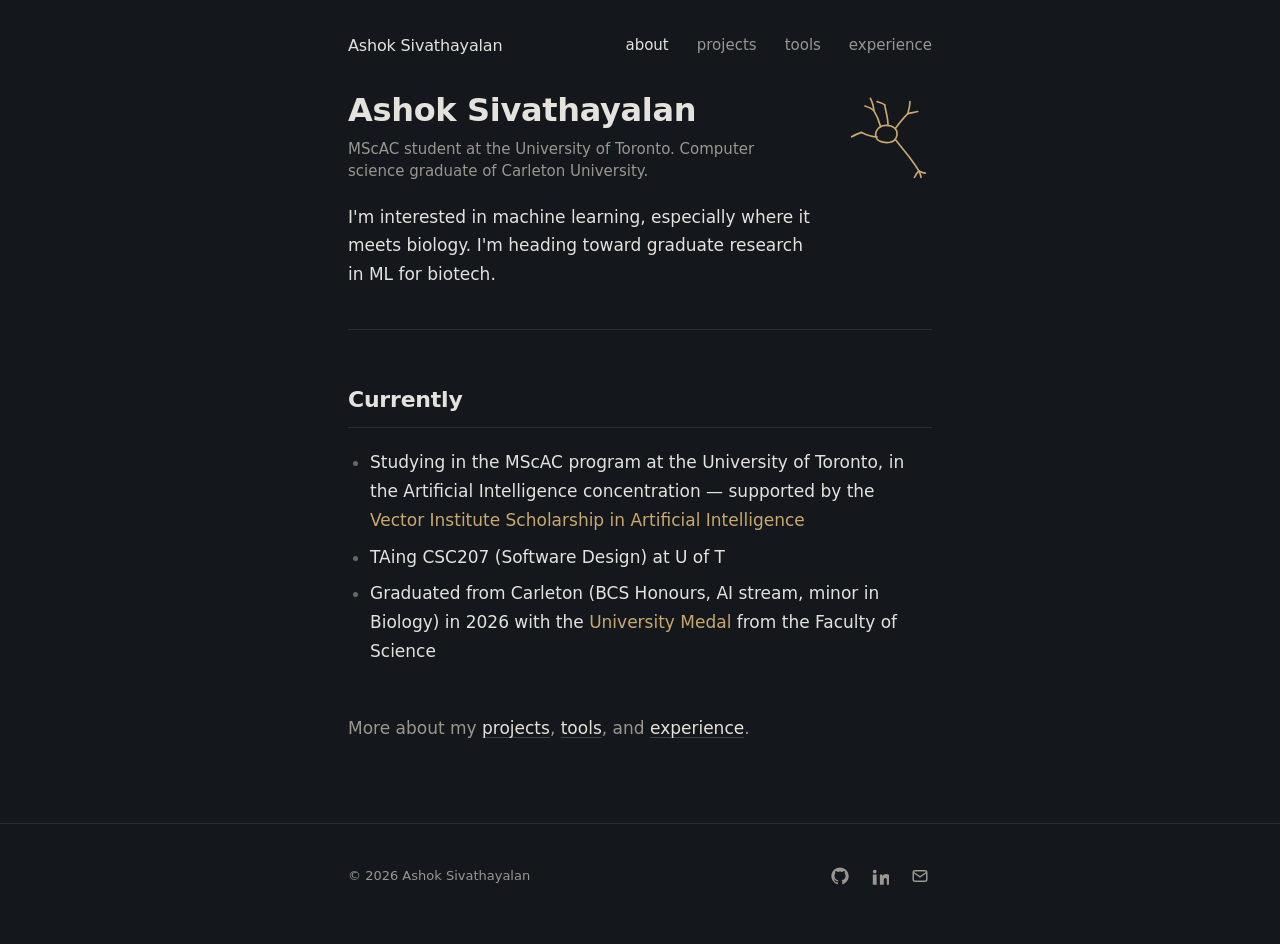
==== commit e6cdf81c: "Fall 2026 update" ====
--- a/index.html
+++ b/index.html
@@ -4,7 +4,7 @@
   <meta charset="utf-8" />
   <meta name="viewport" content="width=device-width, initial-scale=1" />
   <title>Ashok Sivathayalan</title>
-  <meta name="description" content="Personal site of Ashok Sivathayalan — computer science student at Carleton, incoming MScAC at the University of Toronto, interested in ML for biology." />
+  <meta name="description" content="Personal site of Ashok Sivathayalan — MScAC student at the University of Toronto and Carleton computer science graduate, interested in ML for biology." />
   <link rel="icon" type="image/svg+xml" href="assets/img/favicon.svg" />
   <link rel="preload" href="assets/fonts/Inter-Variable.woff2" as="font" type="font/woff2" crossorigin>
   <link rel="preload" href="assets/fonts/JetBrainsMono-Regular.woff2" as="font" type="font/woff2" crossorigin>
@@ -28,7 +28,7 @@
     <section class="hero" aria-labelledby="hero-title">
       <div class="hero-body">
         <h1 id="hero-title">Ashok Sivathayalan</h1>
-        <p class="hero-role">Computer science student at Carleton University. Incoming MScAC student at the University of Toronto.</p>
+        <p class="hero-role">MScAC student at the University of Toronto. Computer science graduate of Carleton University.</p>
         <p class="hero-intro">I'm interested in machine learning, especially where it meets biology. I'm heading toward graduate research in ML for biotech.</p>
       </div>
       <div class="hero-motif" aria-hidden="true">
@@ -55,8 +55,9 @@
     <section class="currently" aria-labelledby="currently-label">
       <h2 id="currently-label">Currently</h2>
       <ul>
-        <li>Finishing my undergrad at Carleton (BCS Honours, AI stream)</li>
-        <li>Starting the MScAC program at the University of Toronto in September, in the Artificial Intelligence concentration — supported by the <span class="award">Vector Scholarship in Artificial Intelligence</span></li>
+        <li>Studying in the MScAC program at the University of Toronto, in the Artificial Intelligence concentration — supported by the <span class="award">Vector Institute Scholarship in Artificial Intelligence</span></li>
+        <li>TAing CSC207 (Software Design) at U of T</li>
+        <li>Graduated from Carleton (BCS Honours, AI stream, minor in Biology) in 2026 with the <span class="award">University Medal</span> from the Faculty of Science</li>
       </ul>
     </section>
 
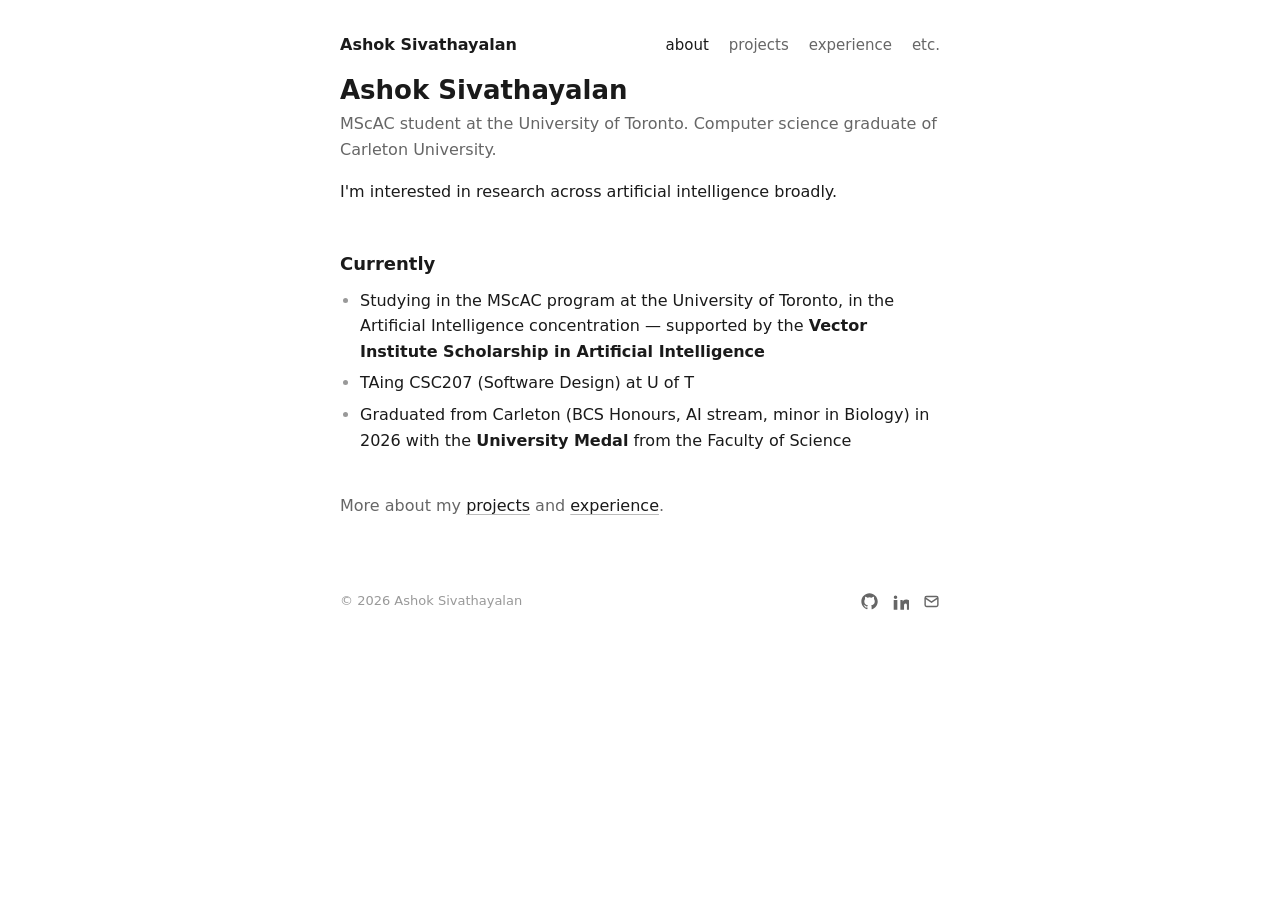
==== commit 91ad54cb: "Style update" ====
--- a/index.html
+++ b/index.html
@@ -1,13 +1,11 @@
 <!doctype html>
-<html lang="en" data-theme="dark">
+<html lang="en">
 <head>
   <meta charset="utf-8" />
   <meta name="viewport" content="width=device-width, initial-scale=1" />
   <title>Ashok Sivathayalan</title>
-  <meta name="description" content="Personal site of Ashok Sivathayalan — MScAC student at the University of Toronto and Carleton computer science graduate, interested in ML for biology." />
+  <meta name="description" content="Personal site of Ashok Sivathayalan — MScAC student at the University of Toronto and Carleton computer science graduate, interested in AI research." />
   <link rel="icon" type="image/svg+xml" href="assets/img/favicon.svg" />
-  <link rel="preload" href="assets/fonts/Inter-Variable.woff2" as="font" type="font/woff2" crossorigin>
-  <link rel="preload" href="assets/fonts/JetBrainsMono-Regular.woff2" as="font" type="font/woff2" crossorigin>
   <link rel="stylesheet" href="assets/css/style.css" />
 </head>
 <body>
@@ -17,9 +15,9 @@
       <nav class="nav-links" aria-label="Primary">
         <a href="index.html" aria-current="page">about</a>
         <a href="projects.html">projects</a>
-        <a href="tools.html">tools</a>
         <a href="experience.html">experience</a>
         <!-- <a href="publications.html">publications</a> -->
+        <a href="etc.html">etc.</a>
       </nav>
     </div>
   </header>
@@ -29,26 +27,7 @@
       <div class="hero-body">
         <h1 id="hero-title">Ashok Sivathayalan</h1>
         <p class="hero-role">MScAC student at the University of Toronto. Computer science graduate of Carleton University.</p>
-        <p class="hero-intro">I'm interested in machine learning, especially where it meets biology. I'm heading toward graduate research in ML for biotech.</p>
-      </div>
-      <div class="hero-motif" aria-hidden="true">
-        <svg viewBox="0 0 80 80" fill="none" stroke="currentColor" stroke-width="1.5" stroke-linecap="round" stroke-linejoin="round">
-          <path d="M30 40 C27 35 30 30 35 28 C40 27 46 28 48 33 C49 37 47 42 42 43 C37 44 31 42 30 40 Z"/>
-          <path d="M33 28 C32 24 30 19 27 14"/>
-          <path d="M27 14 C25 12 22 11 19 10"/>
-          <path d="M27 14 C27 10 26 7 24 3"/>
-          <path d="M40 27 C40 21 38 15 37 9"/>
-          <path d="M37 9 C35 7 32 7 30 6"/>
-          <path d="M47 30 C50 26 54 21 58 17"/>
-          <path d="M58 17 C61 16 64 16 67 15"/>
-          <path d="M58 17 C59 13 60 10 60 6"/>
-          <path d="M30 38 C25 38 20 36 16 34"/>
-          <path d="M16 34 C13 35 10 36 7 38"/>
-          <path d="M47 41 C51 46 55 51 59 56 C62 60 65 64 68 69"/>
-          <path d="M68 69 C69 71 70 73 70 75"/>
-          <path d="M68 69 C70 70 72 71 74 71"/>
-          <path d="M68 69 C66 71 65 73 64 75"/>
-        </svg>
+        <p class="hero-intro">I'm interested in research across artificial intelligence broadly.</p>
       </div>
     </section>
 
@@ -62,7 +41,7 @@
     </section>
 
     <p class="section-prose">
-      More about my <a href="projects.html">projects</a>, <a href="tools.html">tools</a>, and <a href="experience.html">experience</a>.
+      More about my <a href="projects.html">projects</a> and <a href="experience.html">experience</a>.
     </p>
   </main>
 
--- a/assets/css/style.css
+++ b/assets/css/style.css
@@ -1,44 +1,35 @@
-/* Personal site stylesheet — academic-modern dark theme.
-   Single-file by design. No preprocessor, no framework. */
-
-@font-face {
-  font-family: "Inter";
-  src: url("../fonts/Inter-Variable.woff2") format("woff2-variations"),
-       url("../fonts/Inter-Variable.woff2") format("woff2");
-  font-weight: 100 900;
-  font-style: normal;
-  font-display: swap;
-}
-
-@font-face {
-  font-family: "JetBrains Mono";
-  src: url("../fonts/JetBrainsMono-Regular.woff2") format("woff2");
-  font-weight: 400;
-  font-style: normal;
-  font-display: swap;
-}
+/* Personal site stylesheet — plain and minimal.
+   Single-file by design. No preprocessor, no framework.
+   Light by default; follows the system dark-mode setting. */
 
 :root {
-  --bg: #14171c;
-  --bg-subtle: #1c2026;
-  --bg-elevated: #232830;
-  --border: #2a2f37;
-  --border-strong: #3a4049;
-  --text: #e4e2dd;
-  --text-muted: #9a9690;
-  --text-faint: #6a6660;
-  --accent: #c9a96e;
-  --accent-soft: #8a7850;
-
-  --font-sans: "Inter", system-ui, -apple-system, BlinkMacSystemFont, "Segoe UI", Roboto, "Helvetica Neue", Arial, sans-serif;
-  --font-mono: "JetBrains Mono", ui-monospace, "SF Mono", Menlo, Consolas, monospace;
-
-  --max-width: 680px;
-  --pad-x: 24px;
-  --pad-x-md: 48px;
-  --radius: 4px;
-
-  color-scheme: dark;
+  --bg: #ffffff;
+  --text: #1a1a1a;
+  --text-muted: #666666;
+  --text-faint: #999999;
+  --border: #e6e6e6;
+  --link: #1a1a1a;
+  --link-underline: #bbbbbb;
+
+  --font-sans: system-ui, -apple-system, BlinkMacSystemFont, "Segoe UI", Roboto, "Helvetica Neue", Arial, sans-serif;
+  --font-mono: ui-monospace, "SF Mono", Menlo, Consolas, monospace;
+
+  --max-width: 640px;
+  --pad-x: 20px;
+
+  color-scheme: light dark;
+}
+
+@media (prefers-color-scheme: dark) {
+  :root {
+    --bg: #161616;
+    --text: #e8e8e8;
+    --text-muted: #a0a0a0;
+    --text-faint: #707070;
+    --border: #2c2c2c;
+    --link: #e8e8e8;
+    --link-underline: #555555;
+  }
 }
 
 *, *::before, *::after {
@@ -55,70 +46,53 @@
   background: var(--bg);
   color: var(--text);
   font-family: var(--font-sans);
-  font-size: 17px;
-  line-height: 1.7;
+  font-size: 16px;
+  line-height: 1.6;
   -webkit-font-smoothing: antialiased;
-  -moz-osx-font-smoothing: grayscale;
-  font-feature-settings: "kern", "liga", "calt";
 }
 
 a {
-  color: var(--text);
+  color: var(--link);
   text-decoration: underline;
-  text-decoration-color: var(--border-strong);
+  text-decoration-color: var(--link-underline);
   text-underline-offset: 3px;
-  transition: color 120ms ease, text-decoration-color 120ms ease;
 }
 a:hover {
-  color: var(--accent);
-  text-decoration-color: var(--accent);
+  text-decoration-color: currentColor;
 }
 a:focus-visible {
-  outline: 2px solid var(--accent);
-  outline-offset: 3px;
-  border-radius: 2px;
-}
-
-@media (prefers-reduced-motion: reduce) {
-  a { transition: none; }
+  outline: 2px solid currentColor;
+  outline-offset: 2px;
 }
 
 p { margin: 0 0 1rem; }
 p:last-child { margin-bottom: 0; }
 
-ul, ol { margin: 0 0 1rem; }
+ul, ol { margin: 0 0 1rem; padding-left: 20px; }
+li::marker { color: var(--text-faint); }
 
 h1, h2, h3, h4 {
-  letter-spacing: -0.01em;
-}
-
-h1 {
-  font-size: 32px;
-  font-weight: 700;
-  line-height: 1.2;
-  margin: 0 0 28px;
-}
-
-h2 {
-  font-size: 22px;
   font-weight: 600;
   line-height: 1.3;
-  margin: 56px 0 20px;
-  padding-bottom: 12px;
-  border-bottom: 1px solid var(--border);
+}
+
+h1 {
+  font-size: 26px;
+  margin: 0 0 24px;
+}
+
+h2 {
+  font-size: 18px;
+  margin: 48px 0 12px;
 }
 
 h3 {
-  font-size: 18px;
-  font-weight: 600;
-  line-height: 1.3;
-  margin: 0 0 6px;
+  font-size: 16px;
+  margin: 0;
 }
 
 h4 {
-  font-size: 17px;
-  font-weight: 600;
-  line-height: 1.3;
+  font-size: 16px;
   margin: 0;
 }
 
@@ -129,316 +103,202 @@
   padding: 0 var(--pad-x);
 }
 
-@media (min-width: 640px) {
-  .page { padding: 0 var(--pad-x-md); }
-}
-
 main {
-  padding: 32px 0 64px;
+  padding: 24px 0 48px;
 }
 
 /* Header / nav */
 .site-header {
-  padding: 32px 0 8px;
+  padding: 32px 0 0;
 }
 .site-header .page {
   display: flex;
-  align-items: center;
+  align-items: baseline;
   justify-content: space-between;
-  gap: 24px;
+  gap: 16px;
   flex-wrap: wrap;
 }
 .brand {
-  font-family: var(--font-sans);
-  font-size: 16px;
-  font-weight: 500;
+  font-weight: 600;
   color: var(--text);
   text-decoration: none;
-  letter-spacing: -0.01em;
-}
-.brand:hover { color: var(--accent); }
+}
 
 .nav-links {
   display: flex;
-  align-items: center;
-  gap: 28px;
+  gap: 20px;
   flex-wrap: wrap;
 }
 .nav-links a {
-  font-family: var(--font-sans);
   font-size: 15px;
-  font-weight: 400;
   color: var(--text-muted);
   text-decoration: none;
 }
-.nav-links a:hover {
-  color: var(--accent);
-  text-decoration: underline;
-  text-decoration-color: var(--accent);
-  text-underline-offset: 4px;
-}
+.nav-links a:hover,
 .nav-links a[aria-current="page"] {
   color: var(--text);
 }
 
 /* Hero (home) */
 .hero {
-  display: flex;
-  justify-content: space-between;
-  align-items: flex-start;
-  gap: 32px;
-  padding: 24px 0 40px;
-  border-bottom: 1px solid var(--border);
-}
-.hero-body {
-  flex: 1 1 auto;
-  min-width: 0;
+  padding: 16px 0 0;
 }
 .hero h1 {
-  margin: 0 0 8px;
+  margin: 0 0 4px;
 }
 .hero-role {
   color: var(--text-muted);
-  font-size: 15px;
-  line-height: 1.5;
-  margin: 0 0 20px;
-}
-.hero-intro {
-  margin: 0;
-  color: var(--text);
-}
-.hero-motif {
-  flex: 0 0 auto;
-  width: 88px;
-  height: 88px;
-  color: var(--accent);
-  margin-top: 4px;
-}
-.hero-motif svg {
-  width: 100%;
-  height: 100%;
-  display: block;
-}
-
-@media (max-width: 560px) {
-  .hero {
-    flex-direction: column-reverse;
-    align-items: flex-start;
-    gap: 20px;
-  }
-  .hero-motif {
-    width: 64px;
-    height: 64px;
-    align-self: center;
-  }
+  margin: 0 0 16px;
 }
 
 /* Currently block on home */
-.currently ul {
-  margin: 0;
-  padding-left: 22px;
-}
 .currently li {
-  margin: 8px 0;
-}
-.currently li::marker {
-  color: var(--text-faint);
-}
-
-/* Inline prose linking to other sections (home bottom) */
+  margin: 6px 0;
+}
+
 .section-prose {
-  margin-top: 48px;
-  color: var(--text-muted);
-}
-.section-prose a { color: var(--text); }
+  margin-top: 40px;
+  color: var(--text-muted);
+}
 
 /* Generic content entry — used by projects, tools */
 .entry {
-  padding: 32px 0;
-  border-bottom: 1px solid var(--border);
-}
-.entry:first-of-type { padding-top: 8px; }
-.entry:last-of-type { border-bottom: none; }
+  margin: 0 0 40px;
+}
 
 .entry-head {
   display: flex;
   justify-content: space-between;
   align-items: baseline;
-  gap: 16px;
-  flex-wrap: wrap;
-  margin-bottom: 6px;
+  gap: 12px;
+  flex-wrap: wrap;
 }
 .entry-meta {
-  font-family: var(--font-mono);
-  font-size: 13px;
+  font-size: 14px;
   color: var(--text-muted);
 }
 .entry-subtitle {
-  margin: 0 0 14px;
-  color: var(--text-muted);
-  font-style: italic;
+  margin: 0 0 8px;
+  color: var(--text-muted);
 }
 .entry-desc {
-  margin: 0 0 16px;
+  margin: 0 0 8px;
 }
 .entry-tags {
   font-family: var(--font-mono);
   font-size: 13px;
   color: var(--text-faint);
-  margin: 0 0 14px;
-  line-height: 1.6;
+  margin: 0 0 8px;
 }
 .entry-links {
   display: flex;
   flex-wrap: wrap;
-  gap: 20px;
+  gap: 16px;
   font-size: 14px;
 }
 .entry-links a {
   display: inline-flex;
   align-items: center;
-  gap: 6px;
-  color: var(--text);
-  text-decoration-color: var(--border-strong);
+  gap: 5px;
 }
 .entry-links svg {
-  width: 14px;
-  height: 14px;
+  width: 13px;
+  height: 13px;
 }
 .entry-course {
-  display: inline-block;
+  display: block;
   margin-top: 6px;
-  font-family: var(--font-mono);
-  font-size: 12px;
+  font-size: 13px;
   color: var(--text-faint);
 }
 
 /* Tool intro line */
 .tool-intro {
   color: var(--text-muted);
-  font-style: italic;
-  margin: 0 0 8px;
+  margin: 0 0 32px;
 }
 
 /* Experience / CV page */
 .cv-entry {
-  padding: 22px 0;
-  border-bottom: 1px solid var(--border);
-}
-.cv-entry:first-of-type { padding-top: 4px; }
-.cv-entry:last-child { border-bottom: none; }
+  margin: 0 0 28px;
+}
 .cv-meta {
-  font-family: var(--font-mono);
-  font-size: 13px;
-  color: var(--text-muted);
-  margin: 4px 0 0;
+  font-size: 14px;
+  color: var(--text-muted);
+  margin: 0;
 }
 .cv-location {
-  color: var(--text-muted);
-  font-style: italic;
-  font-size: 14px;
-  margin: 2px 0 10px;
+  font-size: 14px;
+  color: var(--text-muted);
+  margin: 0;
 }
 .cv-entry ul {
-  margin: 10px 0 0;
-  padding-left: 22px;
+  margin: 8px 0 0;
 }
 .cv-entry li {
-  margin: 4px 0;
-}
-.cv-entry li::marker {
-  color: var(--text-faint);
+  margin: 3px 0;
 }
 
 .award {
-  color: var(--accent);
-  font-weight: 500;
-}
-
-/* Skills (inline mono, comma-separated, no chips) */
+  font-weight: 600;
+}
+
+/* Skills */
 .skills-group {
   display: flex;
   gap: 12px;
   align-items: baseline;
-  margin: 14px 0;
-  flex-wrap: wrap;
+  margin: 8px 0;
 }
 .skills-label {
   color: var(--text-muted);
   font-size: 14px;
-  flex: 0 0 auto;
-  min-width: 8em;
+  flex: 0 0 11em;
 }
 .skills-list {
-  font-family: var(--font-mono);
-  font-size: 14px;
-  color: var(--text);
-  flex: 1 1 280px;
-  line-height: 1.6;
+  flex: 1 1 auto;
 }
 
 @media (max-width: 560px) {
-  .skills-group { flex-direction: column; gap: 2px; }
-  .skills-label { min-width: 0; }
+  .skills-group { flex-direction: column; gap: 0; margin: 12px 0; }
+  .skills-label { flex-basis: auto; }
 }
 
 .coursework {
-  font-family: var(--font-mono);
-  font-size: 14px;
-  color: var(--text);
-  line-height: 1.7;
   margin: 0;
 }
 
 .cv-download {
-  margin-top: 32px;
-}
-.cv-download a {
-  font-size: 14px;
+  margin-top: 40px;
 }
 
 /* Publications */
 .pub-list {
-  list-style: decimal;
-  margin: 0;
-  padding-left: 28px;
+  margin: 0;
+  padding-left: 24px;
 }
 .pub-list > li {
-  margin: 0 0 22px;
-  padding: 0;
-}
-.pub-list > li::marker {
-  color: var(--text-faint);
-  font-family: var(--font-mono);
-  font-size: 14px;
+  margin: 0 0 16px;
 }
 .pub-title {
-  font-weight: 500;
   display: block;
 }
 .pub-venue {
   display: block;
-  font-family: var(--font-mono);
-  font-size: 13px;
-  color: var(--text-muted);
-  margin-top: 2px;
+  font-size: 14px;
+  color: var(--text-muted);
 }
 .pub-venue a {
   color: var(--text-muted);
 }
-.pub-venue a:hover { color: var(--accent); }
 
 /* 404 */
 .notfound {
-  text-align: center;
-  padding: 96px 0;
+  padding: 64px 0;
 }
 .notfound h1 {
-  font-size: 96px;
-  font-weight: 700;
-  line-height: 1;
-  margin: 0 0 20px;
-  letter-spacing: -0.02em;
+  font-size: 48px;
+  margin: 0 0 12px;
 }
 .notfound p {
   color: var(--text-muted);
@@ -447,9 +307,8 @@
 
 /* Footer */
 .site-footer {
-  border-top: 1px solid var(--border);
-  margin-top: 80px;
-  padding: 40px 0 56px;
+  margin-top: 48px;
+  padding: 24px 0 40px;
 }
 .site-footer .page {
   display: flex;
@@ -460,35 +319,18 @@
 }
 .footer-meta {
   font-size: 13px;
-  color: var(--text-muted);
+  color: var(--text-faint);
 }
 .footer-icons {
   display: flex;
-  gap: 16px;
+  gap: 14px;
 }
 .footer-icons a {
   display: inline-flex;
-  align-items: center;
-  justify-content: center;
-  width: 24px;
-  height: 24px;
-  color: var(--text-muted);
-  text-decoration: none;
+  color: var(--text-muted);
 }
 .footer-icons a:hover { color: var(--text); }
 .footer-icons svg {
-  width: 18px;
-  height: 18px;
-}
-
-/* Small screens */
-@media (max-width: 560px) {
-  body { font-size: 16px; line-height: 1.65; }
-  h1 { font-size: 28px; }
-  h2 { font-size: 20px; margin-top: 48px; }
-  .nav-links { gap: 18px; }
-  main { padding: 24px 0 56px; }
-  .site-header { padding: 24px 0 4px; }
-  .notfound { padding: 64px 0; }
-  .notfound h1 { font-size: 72px; }
-}
+  width: 17px;
+  height: 17px;
+}
